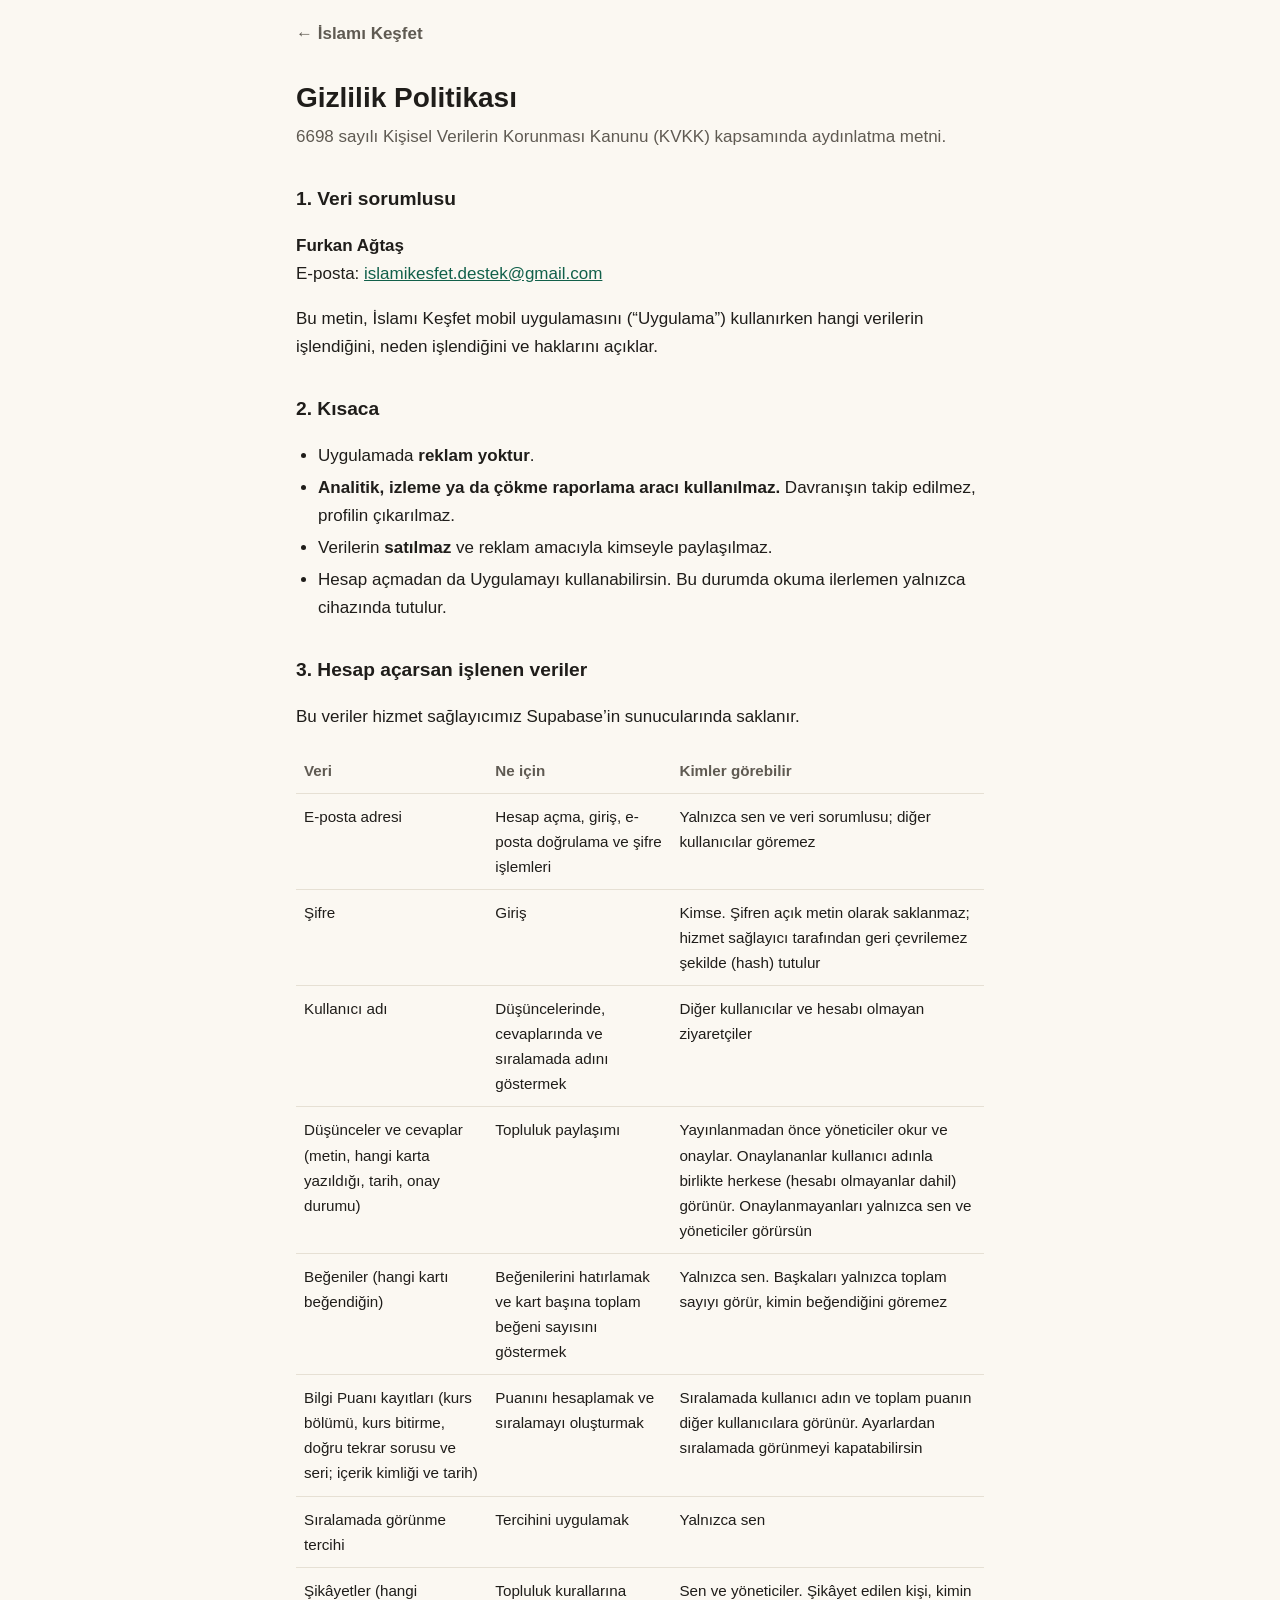
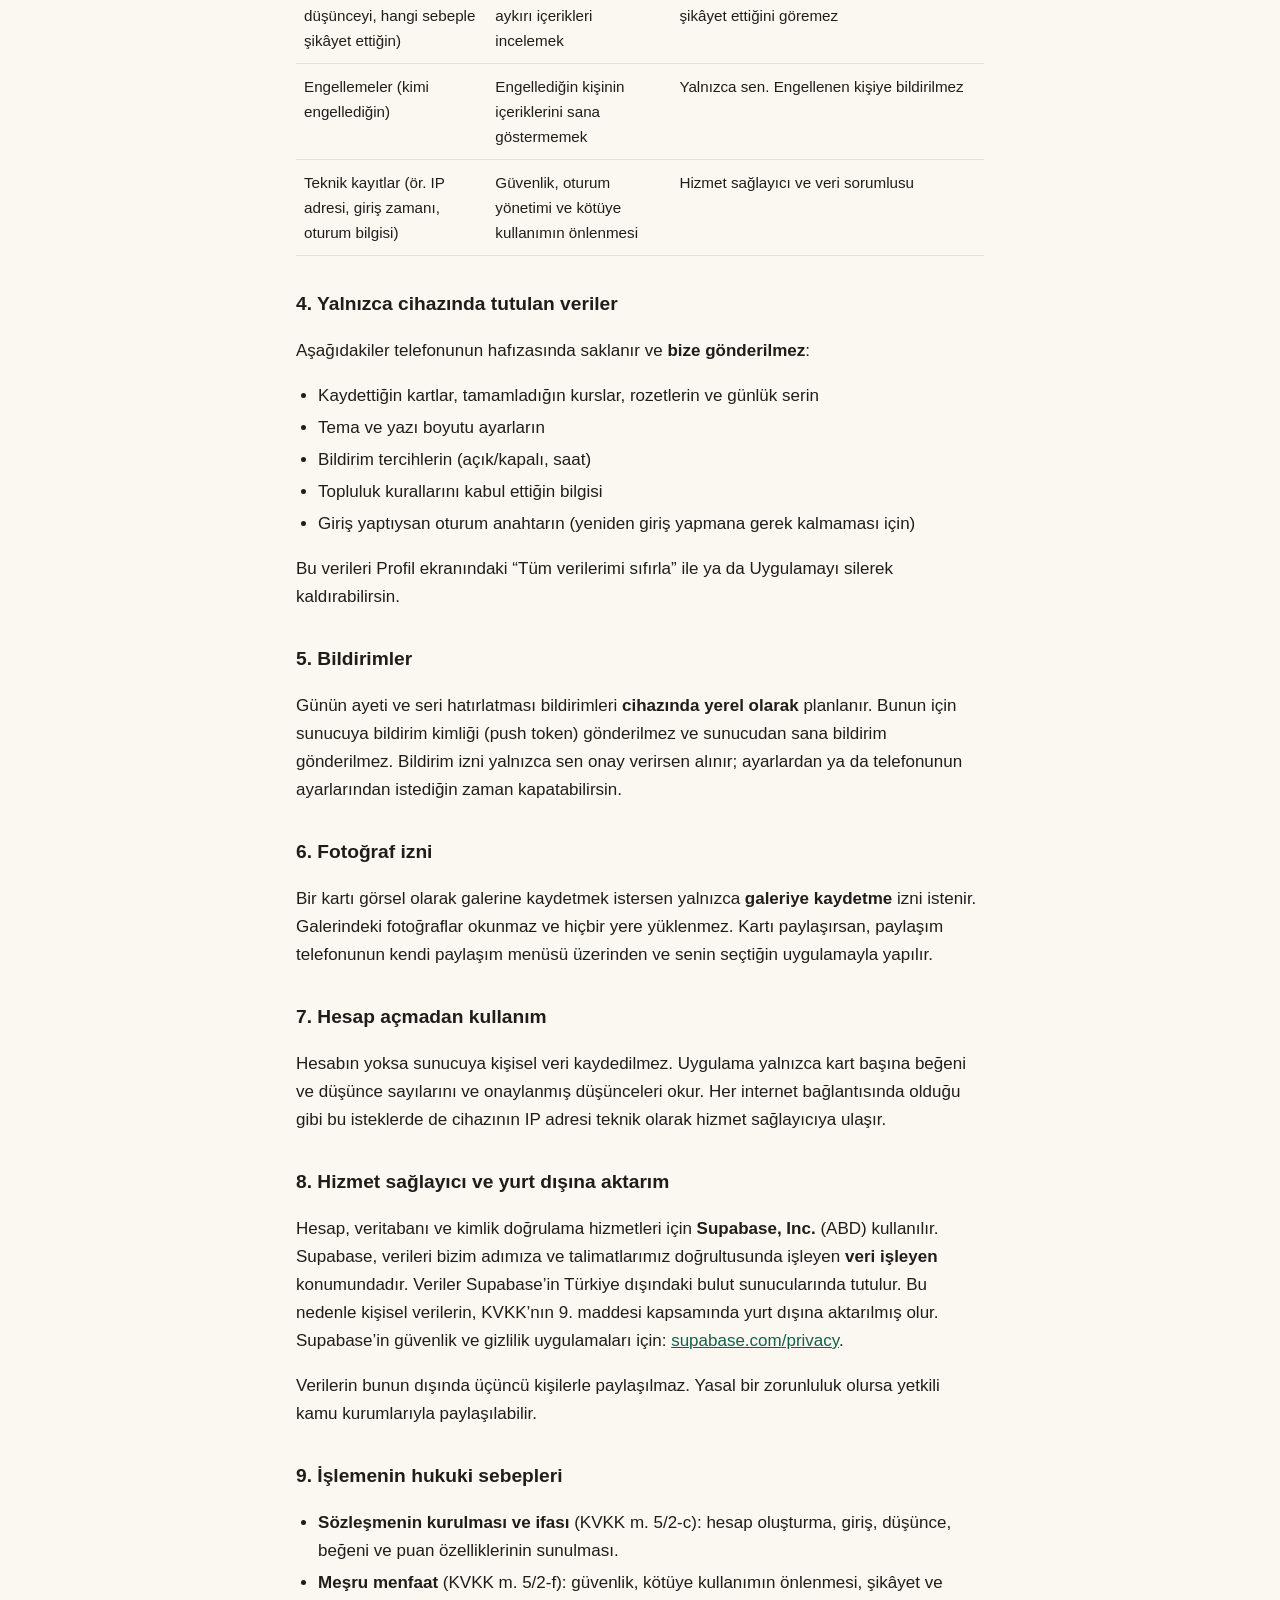
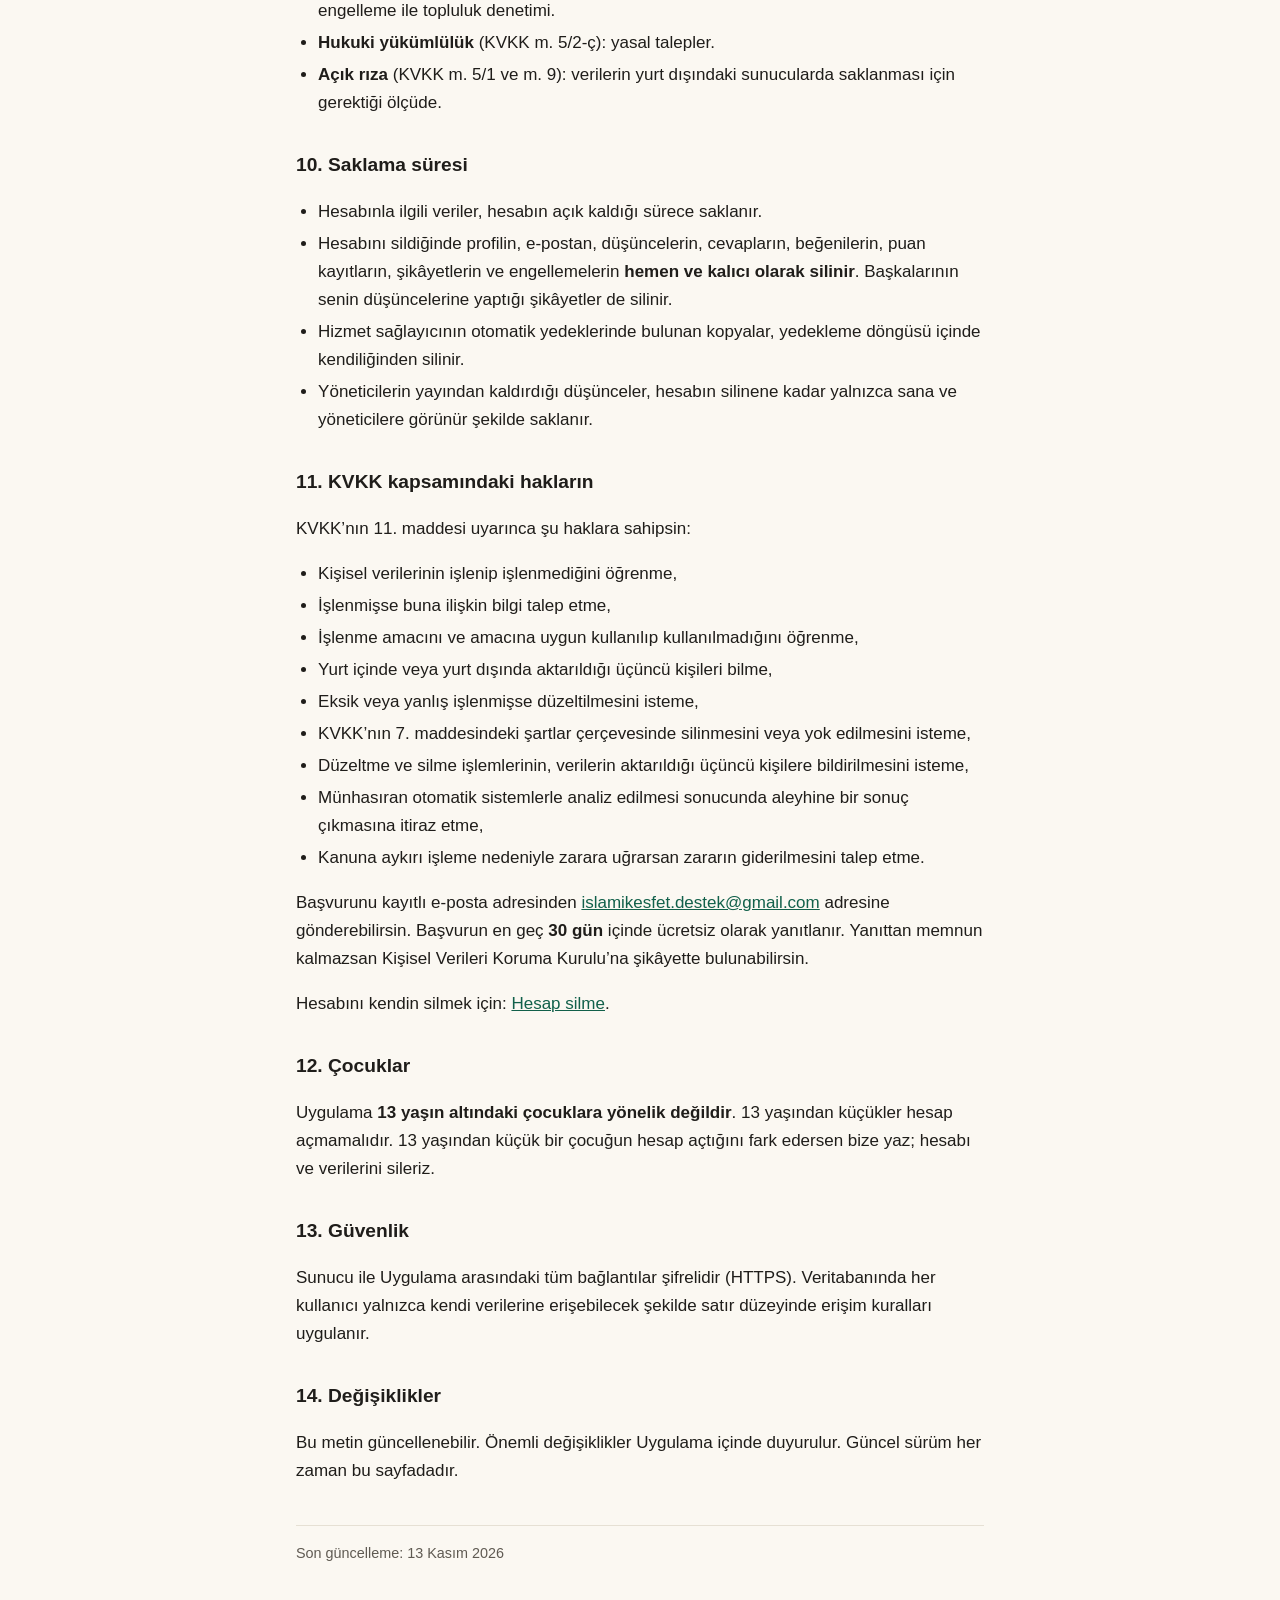
==== gizlilik.html @ 3abf2167 "Gizlilik politikası, kullanım şartları ve hesap silme sayfaları Co-Authored-By: Claude Opus 5.5 <nor" ====
<!doctype html>
<html lang="tr">
<head>
  <meta charset="utf-8">
  <meta name="viewport" content="width=device-width, initial-scale=1">
  <title>Gizlilik Politikası</title>
  <meta name="description" content="İslamı Keşfet uygulamasının kişisel verileri nasıl işlediğine dair KVKK kapsamındaki aydınlatma metni.">
  <link rel="stylesheet" href="style.css">
</head>
<body>
  <header class="site"><a href="index.html">← İslamı Keşfet</a></header>
  <main>
    <h1>Gizlilik Politikası</h1>
    <p class="lead">6698 sayılı Kişisel Verilerin Korunması Kanunu (KVKK) kapsamında aydınlatma metni.</p>

    <h2>1. Veri sorumlusu</h2>
    <p><strong>Furkan Ağtaş</strong><br>
    E-posta: <a href="mailto:islamikesfet.destek@gmail.com">islamikesfet.destek@gmail.com</a></p>
    <p>Bu metin, İslamı Keşfet mobil uygulamasını (“Uygulama”) kullanırken hangi verilerin işlendiğini, neden işlendiğini ve haklarını açıklar.</p>

    <h2>2. Kısaca</h2>
    <ul>
      <li>Uygulamada <strong>reklam yoktur</strong>.</li>
      <li><strong>Analitik, izleme ya da çökme raporlama aracı kullanılmaz.</strong> Davranışın takip edilmez, profilin çıkarılmaz.</li>
      <li>Verilerin <strong>satılmaz</strong> ve reklam amacıyla kimseyle paylaşılmaz.</li>
      <li>Hesap açmadan da Uygulamayı kullanabilirsin. Bu durumda okuma ilerlemen yalnızca cihazında tutulur.</li>
    </ul>

    <h2>3. Hesap açarsan işlenen veriler</h2>
    <p>Bu veriler hizmet sağlayıcımız Supabase’in sunucularında saklanır.</p>
    <div class="table-wrap">
    <table>
      <thead><tr><th>Veri</th><th>Ne için</th><th>Kimler görebilir</th></tr></thead>
      <tbody>
        <tr><td>E-posta adresi</td><td>Hesap açma, giriş, e-posta doğrulama ve şifre işlemleri</td><td>Yalnızca sen ve veri sorumlusu; diğer kullanıcılar göremez</td></tr>
        <tr><td>Şifre</td><td>Giriş</td><td>Kimse. Şifren açık metin olarak saklanmaz; hizmet sağlayıcı tarafından geri çevrilemez şekilde (hash) tutulur</td></tr>
        <tr><td>Kullanıcı adı</td><td>Düşüncelerinde, cevaplarında ve sıralamada adını göstermek</td><td>Diğer kullanıcılar ve hesabı olmayan ziyaretçiler</td></tr>
        <tr><td>Düşünceler ve cevaplar (metin, hangi karta yazıldığı, tarih, onay durumu)</td><td>Topluluk paylaşımı</td><td>Yayınlanmadan önce yöneticiler okur ve onaylar. Onaylananlar kullanıcı adınla birlikte herkese (hesabı olmayanlar dahil) görünür. Onaylanmayanları yalnızca sen ve yöneticiler görürsün</td></tr>
        <tr><td>Beğeniler (hangi kartı beğendiğin)</td><td>Beğenilerini hatırlamak ve kart başına toplam beğeni sayısını göstermek</td><td>Yalnızca sen. Başkaları yalnızca toplam sayıyı görür, kimin beğendiğini göremez</td></tr>
        <tr><td>Bilgi Puanı kayıtları (kurs bölümü, kurs bitirme, doğru tekrar sorusu ve seri; içerik kimliği ve tarih)</td><td>Puanını hesaplamak ve sıralamayı oluşturmak</td><td>Sıralamada kullanıcı adın ve toplam puanın diğer kullanıcılara görünür. Ayarlardan sıralamada görünmeyi kapatabilirsin</td></tr>
        <tr><td>Sıralamada görünme tercihi</td><td>Tercihini uygulamak</td><td>Yalnızca sen</td></tr>
        <tr><td>Şikâyetler (hangi düşünceyi, hangi sebeple şikâyet ettiğin)</td><td>Topluluk kurallarına aykırı içerikleri incelemek</td><td>Sen ve yöneticiler. Şikâyet edilen kişi, kimin şikâyet ettiğini göremez</td></tr>
        <tr><td>Engellemeler (kimi engellediğin)</td><td>Engellediğin kişinin içeriklerini sana göstermemek</td><td>Yalnızca sen. Engellenen kişiye bildirilmez</td></tr>
        <tr><td>Teknik kayıtlar (ör. IP adresi, giriş zamanı, oturum bilgisi)</td><td>Güvenlik, oturum yönetimi ve kötüye kullanımın önlenmesi</td><td>Hizmet sağlayıcı ve veri sorumlusu</td></tr>
      </tbody>
    </table>
    </div>

    <h2>4. Yalnızca cihazında tutulan veriler</h2>
    <p>Aşağıdakiler telefonunun hafızasında saklanır ve <strong>bize gönderilmez</strong>:</p>
    <ul>
      <li>Kaydettiğin kartlar, tamamladığın kurslar, rozetlerin ve günlük serin</li>
      <li>Tema ve yazı boyutu ayarların</li>
      <li>Bildirim tercihlerin (açık/kapalı, saat)</li>
      <li>Topluluk kurallarını kabul ettiğin bilgisi</li>
      <li>Giriş yaptıysan oturum anahtarın (yeniden giriş yapmana gerek kalmaması için)</li>
    </ul>
    <p>Bu verileri Profil ekranındaki “Tüm verilerimi sıfırla” ile ya da Uygulamayı silerek kaldırabilirsin.</p>

    <h2>5. Bildirimler</h2>
    <p>Günün ayeti ve seri hatırlatması bildirimleri <strong>cihazında yerel olarak</strong> planlanır. Bunun için sunucuya bildirim kimliği (push token) gönderilmez ve sunucudan sana bildirim gönderilmez. Bildirim izni yalnızca sen onay verirsen alınır; ayarlardan ya da telefonunun ayarlarından istediğin zaman kapatabilirsin.</p>

    <h2>6. Fotoğraf izni</h2>
    <p>Bir kartı görsel olarak galerine kaydetmek istersen yalnızca <strong>galeriye kaydetme</strong> izni istenir. Galerindeki fotoğraflar okunmaz ve hiçbir yere yüklenmez. Kartı paylaşırsan, paylaşım telefonunun kendi paylaşım menüsü üzerinden ve senin seçtiğin uygulamayla yapılır.</p>

    <h2>7. Hesap açmadan kullanım</h2>
    <p>Hesabın yoksa sunucuya kişisel veri kaydedilmez. Uygulama yalnızca kart başına beğeni ve düşünce sayılarını ve onaylanmış düşünceleri okur. Her internet bağlantısında olduğu gibi bu isteklerde de cihazının IP adresi teknik olarak hizmet sağlayıcıya ulaşır.</p>

    <h2>8. Hizmet sağlayıcı ve yurt dışına aktarım</h2>
    <p>Hesap, veritabanı ve kimlik doğrulama hizmetleri için <strong>Supabase, Inc.</strong> (ABD) kullanılır. Supabase, verileri bizim adımıza ve talimatlarımız doğrultusunda işleyen <strong>veri işleyen</strong> konumundadır. Veriler Supabase’in Türkiye dışındaki bulut sunucularında tutulur. Bu nedenle kişisel verilerin, KVKK’nın 9. maddesi kapsamında yurt dışına aktarılmış olur. Supabase’in güvenlik ve gizlilik uygulamaları için: <a href="https://supabase.com/privacy" rel="noopener">supabase.com/privacy</a>.</p>
    <p>Verilerin bunun dışında üçüncü kişilerle paylaşılmaz. Yasal bir zorunluluk olursa yetkili kamu kurumlarıyla paylaşılabilir.</p>

    <h2>9. İşlemenin hukuki sebepleri</h2>
    <ul>
      <li><strong>Sözleşmenin kurulması ve ifası</strong> (KVKK m. 5/2-c): hesap oluşturma, giriş, düşünce, beğeni ve puan özelliklerinin sunulması.</li>
      <li><strong>Meşru menfaat</strong> (KVKK m. 5/2-f): güvenlik, kötüye kullanımın önlenmesi, şikâyet ve engelleme ile topluluk denetimi.</li>
      <li><strong>Hukuki yükümlülük</strong> (KVKK m. 5/2-ç): yasal talepler.</li>
      <li><strong>Açık rıza</strong> (KVKK m. 5/1 ve m. 9): verilerin yurt dışındaki sunucularda saklanması için gerektiği ölçüde.</li>
    </ul>

    <h2>10. Saklama süresi</h2>
    <ul>
      <li>Hesabınla ilgili veriler, hesabın açık kaldığı sürece saklanır.</li>
      <li>Hesabını sildiğinde profilin, e-postan, düşüncelerin, cevapların, beğenilerin, puan kayıtların, şikâyetlerin ve engellemelerin <strong>hemen ve kalıcı olarak silinir</strong>. Başkalarının senin düşüncelerine yaptığı şikâyetler de silinir.</li>
      <li>Hizmet sağlayıcının otomatik yedeklerinde bulunan kopyalar, yedekleme döngüsü içinde kendiliğinden silinir.</li>
      <li>Yöneticilerin yayından kaldırdığı düşünceler, hesabın silinene kadar yalnızca sana ve yöneticilere görünür şekilde saklanır.</li>
    </ul>

    <h2>11. KVKK kapsamındaki hakların</h2>
    <p>KVKK’nın 11. maddesi uyarınca şu haklara sahipsin:</p>
    <ul>
      <li>Kişisel verilerinin işlenip işlenmediğini öğrenme,</li>
      <li>İşlenmişse buna ilişkin bilgi talep etme,</li>
      <li>İşlenme amacını ve amacına uygun kullanılıp kullanılmadığını öğrenme,</li>
      <li>Yurt içinde veya yurt dışında aktarıldığı üçüncü kişileri bilme,</li>
      <li>Eksik veya yanlış işlenmişse düzeltilmesini isteme,</li>
      <li>KVKK’nın 7. maddesindeki şartlar çerçevesinde silinmesini veya yok edilmesini isteme,</li>
      <li>Düzeltme ve silme işlemlerinin, verilerin aktarıldığı üçüncü kişilere bildirilmesini isteme,</li>
      <li>Münhasıran otomatik sistemlerle analiz edilmesi sonucunda aleyhine bir sonuç çıkmasına itiraz etme,</li>
      <li>Kanuna aykırı işleme nedeniyle zarara uğrarsan zararın giderilmesini talep etme.</li>
    </ul>
    <p>Başvurunu kayıtlı e-posta adresinden <a href="mailto:islamikesfet.destek@gmail.com">islamikesfet.destek@gmail.com</a> adresine gönderebilirsin. Başvurun en geç <strong>30 gün</strong> içinde ücretsiz olarak yanıtlanır. Yanıttan memnun kalmazsan Kişisel Verileri Koruma Kurulu’na şikâyette bulunabilirsin.</p>
    <p>Hesabını kendin silmek için: <a href="hesap-silme.html">Hesap silme</a>.</p>

    <h2>12. Çocuklar</h2>
    <p>Uygulama <strong>13 yaşın altındaki çocuklara yönelik değildir</strong>. 13 yaşından küçükler hesap açmamalıdır. 13 yaşından küçük bir çocuğun hesap açtığını fark edersen bize yaz; hesabı ve verilerini sileriz.</p>

    <h2>13. Güvenlik</h2>
    <p>Sunucu ile Uygulama arasındaki tüm bağlantılar şifrelidir (HTTPS). Veritabanında her kullanıcı yalnızca kendi verilerine erişebilecek şekilde satır düzeyinde erişim kuralları uygulanır.</p>

    <h2>14. Değişiklikler</h2>
    <p>Bu metin güncellenebilir. Önemli değişiklikler Uygulama içinde duyurulur. Güncel sürüm her zaman bu sayfadadır.</p>

    <footer>Son güncelleme: 13 Kasım 2026</footer>
  </main>
</body>
</html>
---- style.css ----
:root {
  --bg: #fbf8f2; --surface: #ffffff; --text: #1f1d1a; --muted: #5f5a52;
  --accent: #11604a; --border: #e6e0d4;
  color-scheme: light dark;
}
@media (prefers-color-scheme: dark) {
  :root { --bg: #121412; --surface: #1b1e1c; --text: #ecebe6; --muted: #a8a59c; --accent: #6fd3ae; --border: #2c302d; }
}
* { box-sizing: border-box; }
html { -webkit-text-size-adjust: 100%; }
body {
  margin: 0; background: var(--bg); color: var(--text);
  font: 17px/1.65 -apple-system, BlinkMacSystemFont, "Segoe UI", Roboto, "Helvetica Neue", Arial, sans-serif;
}
main { max-width: 720px; margin: 0 auto; padding: 32px 16px 48px; }
header.site { max-width: 720px; margin: 0 auto; padding: 20px 16px 0; }
header.site a { color: var(--muted); text-decoration: none; font-weight: 600; }
h1 { font-size: 1.75rem; line-height: 1.25; margin: 0 0 8px; }
h2 { font-size: 1.2rem; margin: 32px 0 8px; }
h3 { font-size: 1.05rem; margin: 20px 0 4px; }
p, li { color: var(--text); }
.lead { color: var(--muted); margin-top: 0; }
a { color: var(--accent); }
ul, ol { padding-left: 1.3em; }
li { margin: 4px 0; }
.card { background: var(--surface); border: 1px solid var(--border); border-radius: 14px; padding: 4px 18px; margin: 16px 0; }
.links { list-style: none; padding: 0; }
.links li { margin: 0; }
.links a { display: block; padding: 14px 0; border-bottom: 1px solid var(--border); font-weight: 600; text-decoration: none; }
.links li:last-child a { border-bottom: 0; }
table { width: 100%; border-collapse: collapse; font-size: 0.95rem; }
th, td { text-align: left; vertical-align: top; padding: 10px 8px; border-bottom: 1px solid var(--border); }
th { color: var(--muted); font-weight: 600; }
.table-wrap { overflow-x: auto; }
footer { margin-top: 40px; padding-top: 16px; border-top: 1px solid var(--border); color: var(--muted); font-size: 0.9rem; }
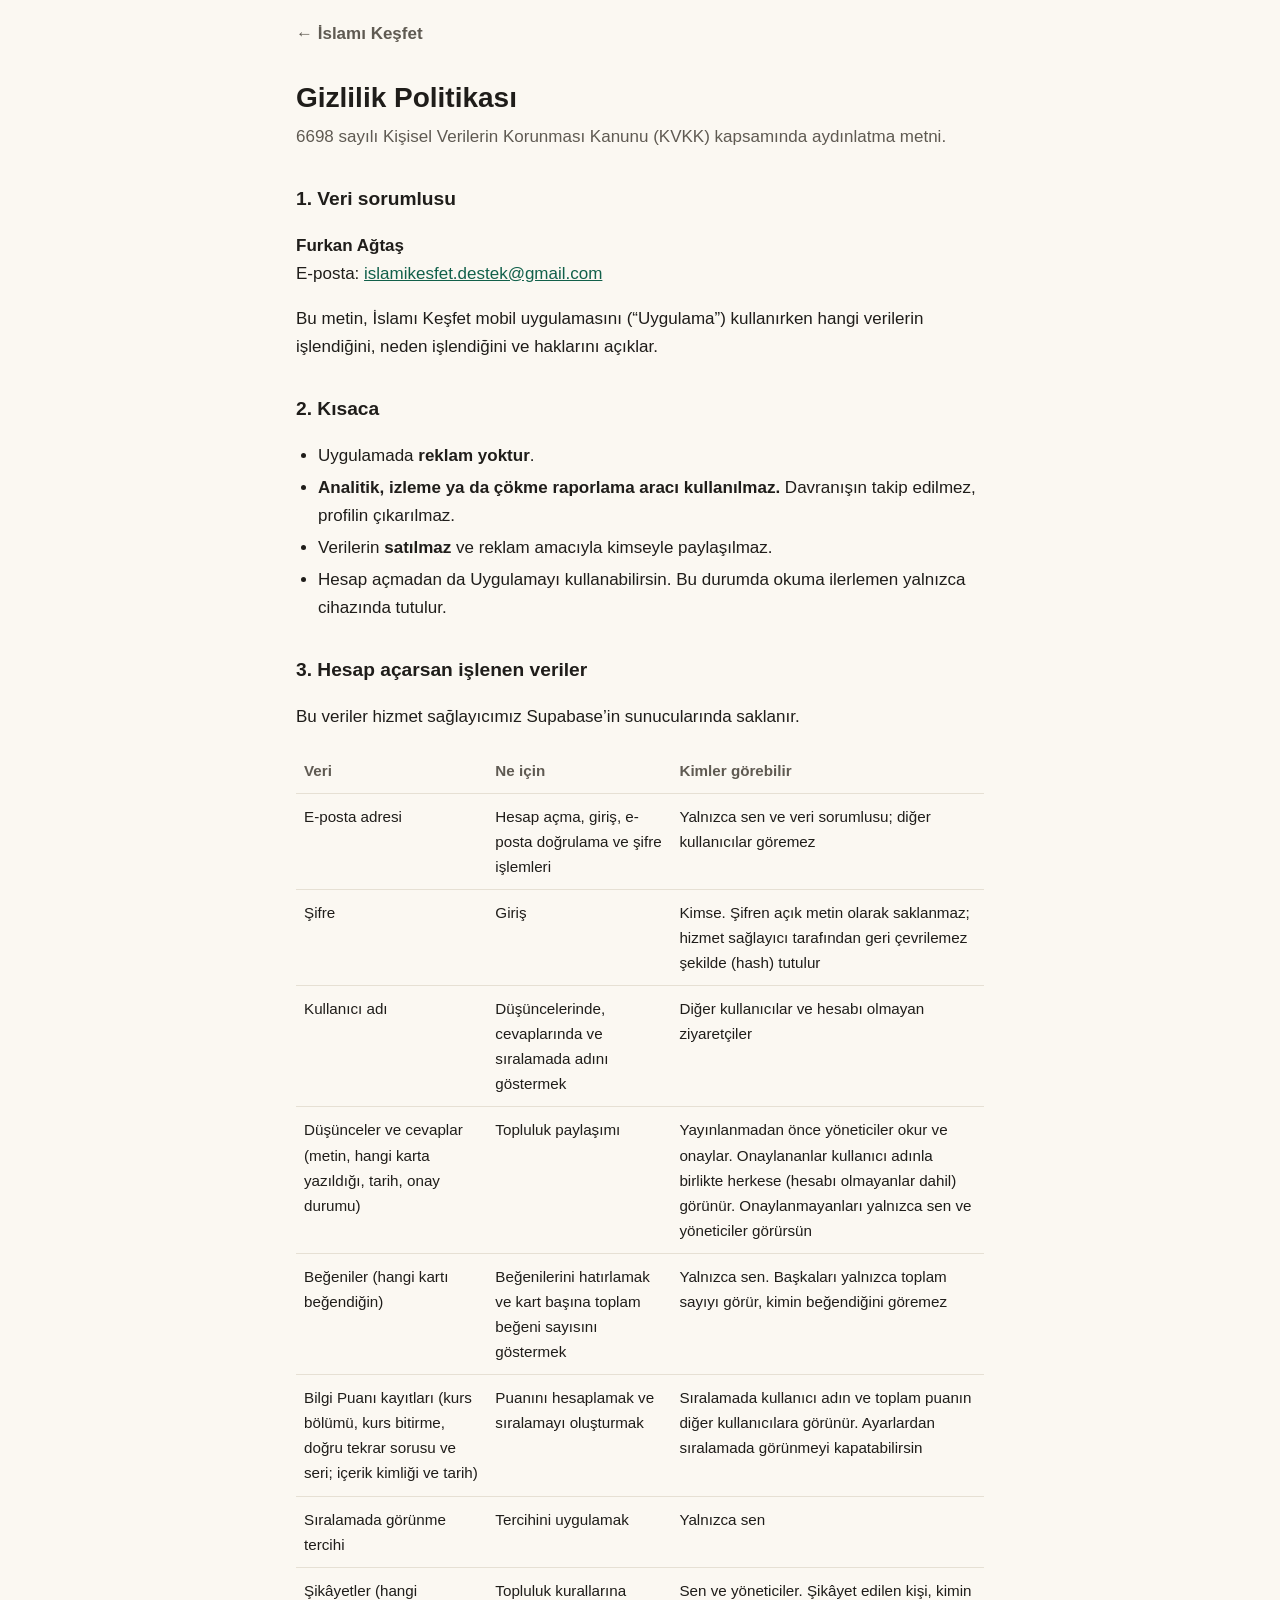
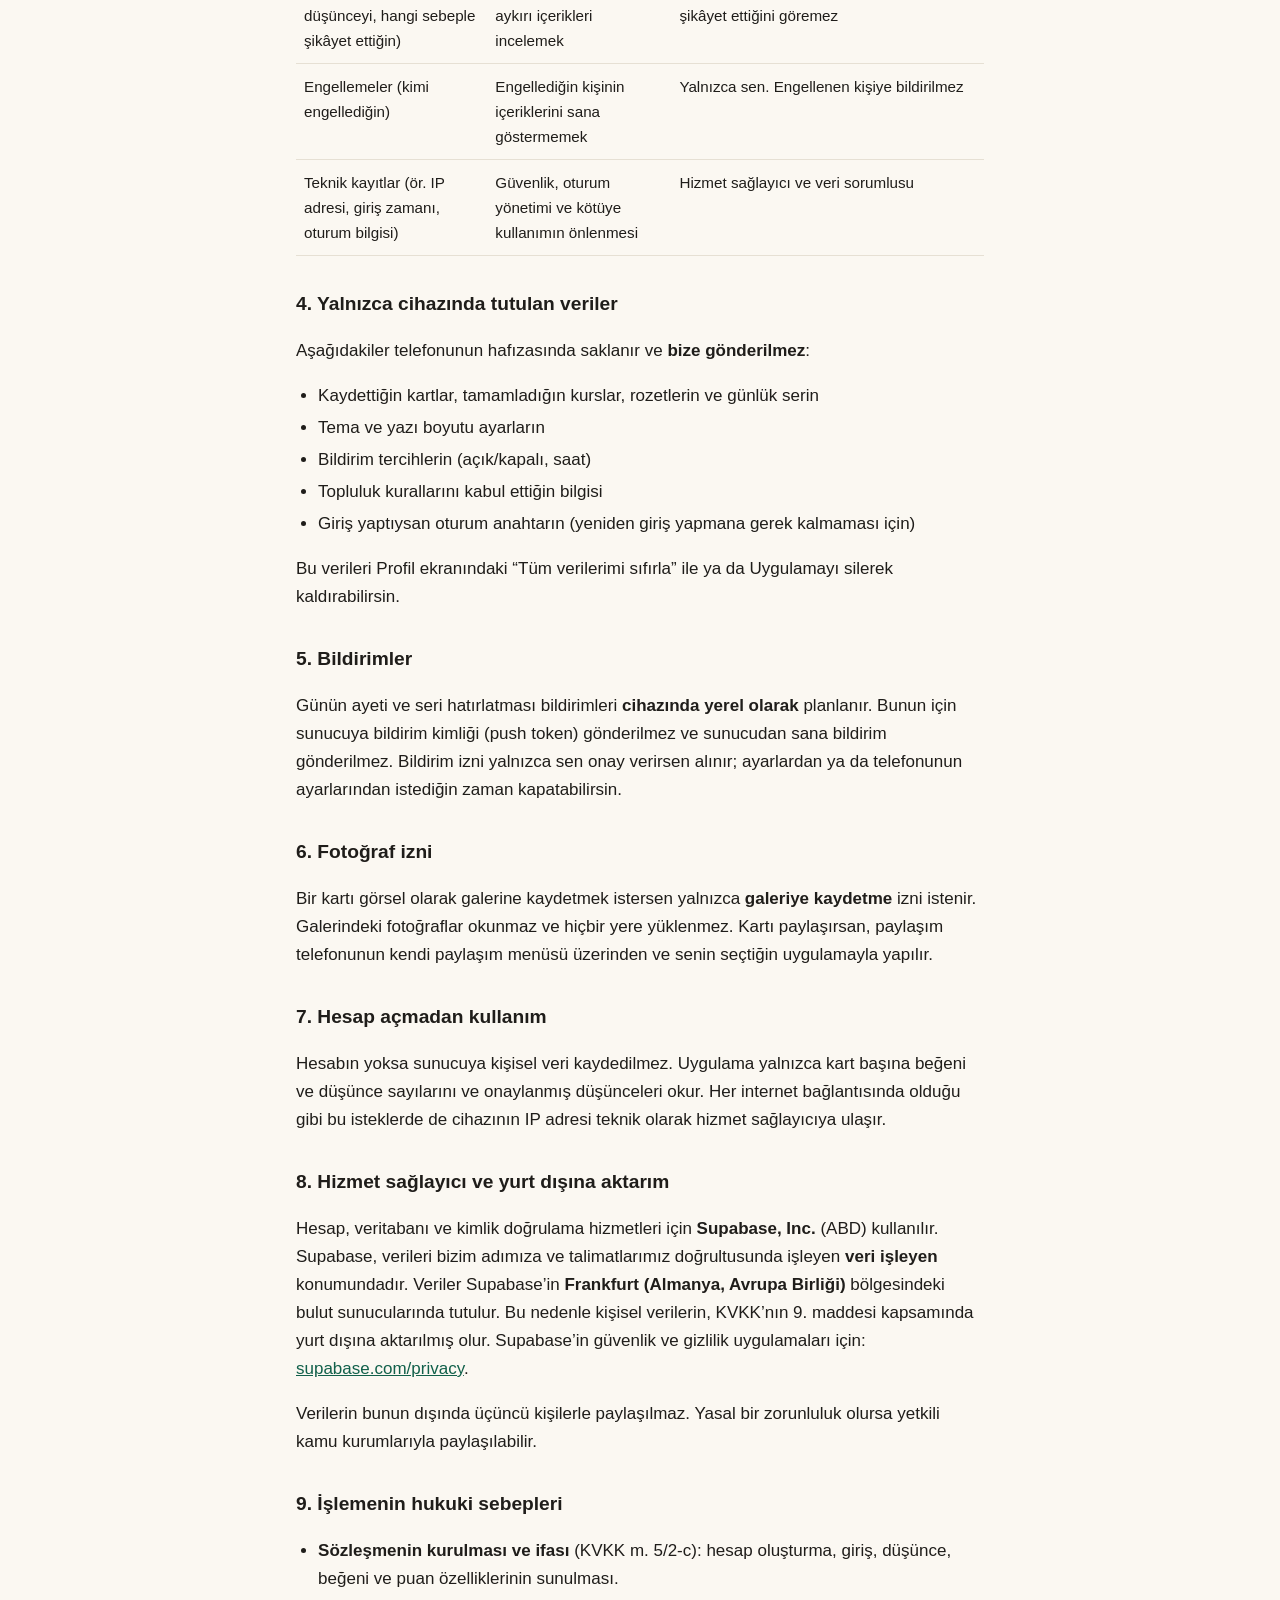
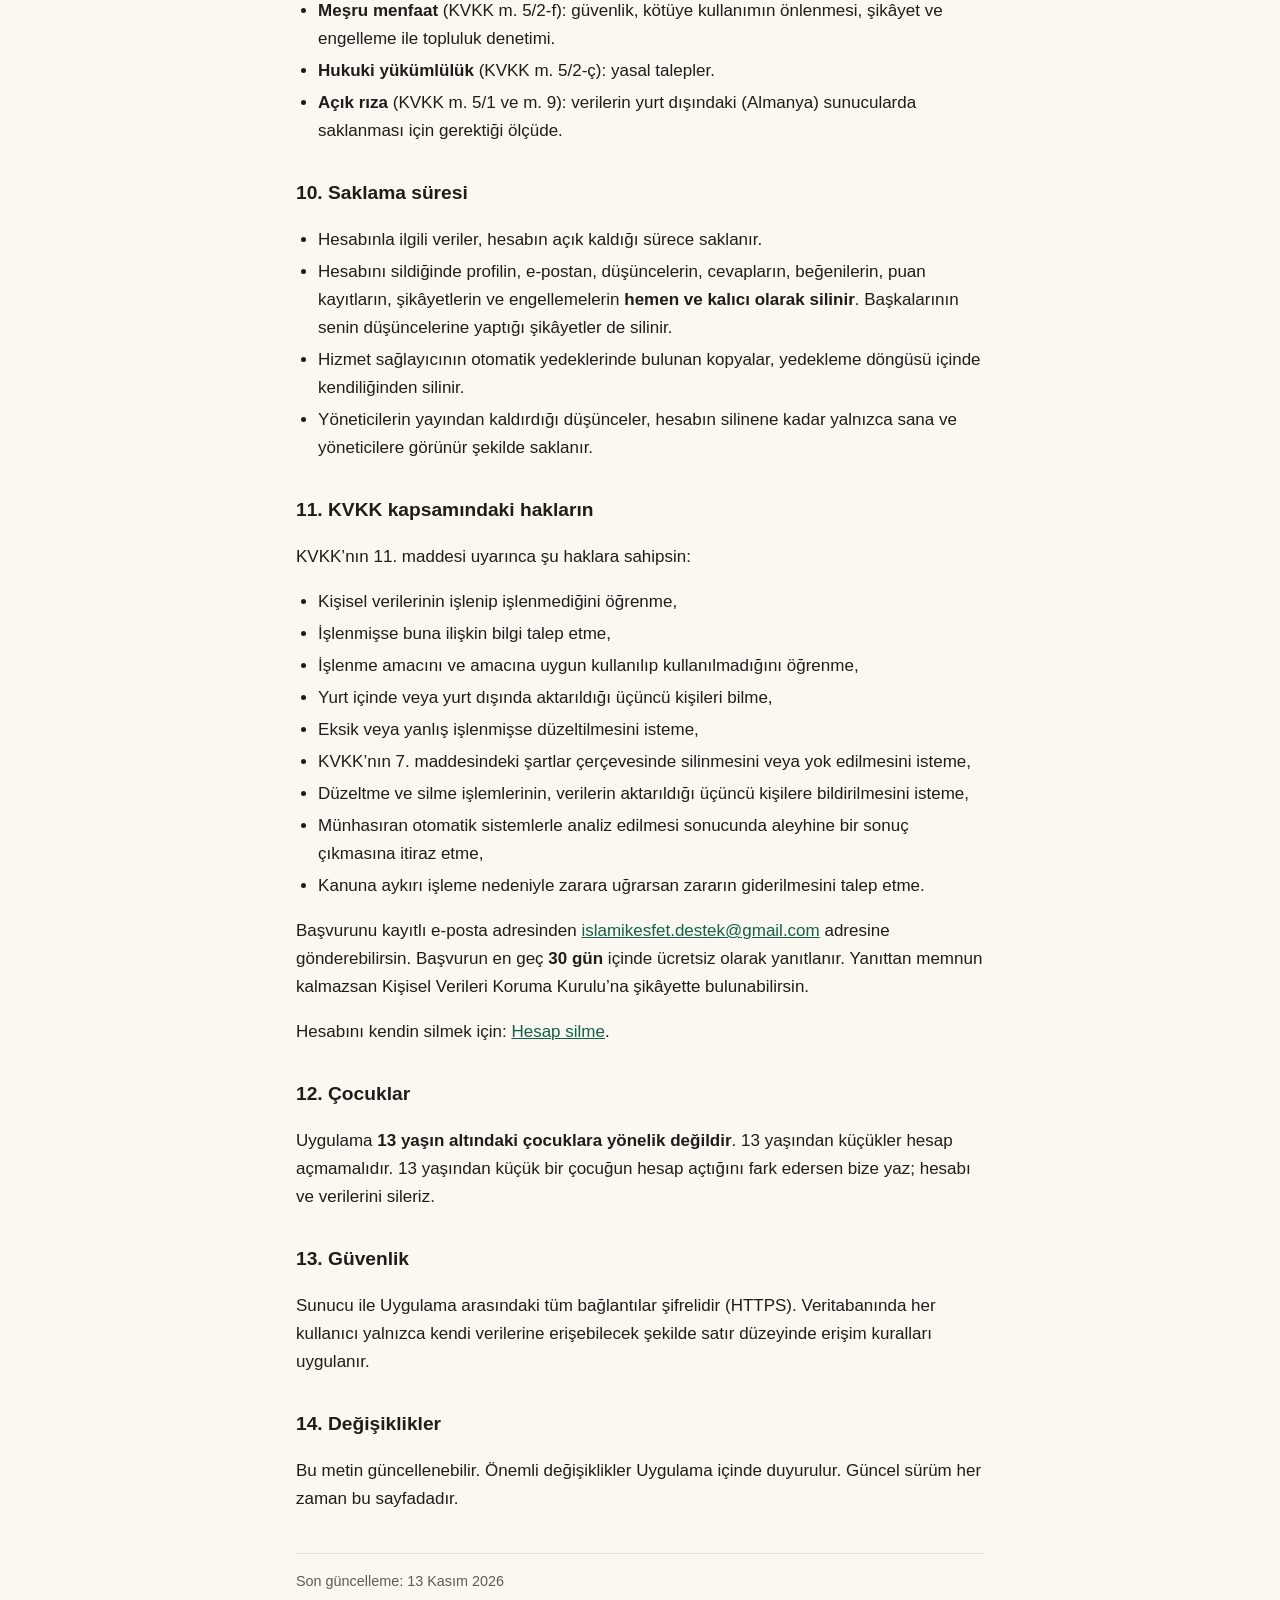
==== commit bd8c92c0: "Gizlilik politikasına veri bölgesini (Frankfurt) ekle Co-Authored-By: Claude Opus 5.5 <noreply@anthr" ====
--- a/gizlilik.html
+++ b/gizlilik.html
@@ -67,7 +67,7 @@
     <p>Hesabın yoksa sunucuya kişisel veri kaydedilmez. Uygulama yalnızca kart başına beğeni ve düşünce sayılarını ve onaylanmış düşünceleri okur. Her internet bağlantısında olduğu gibi bu isteklerde de cihazının IP adresi teknik olarak hizmet sağlayıcıya ulaşır.</p>
 
     <h2>8. Hizmet sağlayıcı ve yurt dışına aktarım</h2>
-    <p>Hesap, veritabanı ve kimlik doğrulama hizmetleri için <strong>Supabase, Inc.</strong> (ABD) kullanılır. Supabase, verileri bizim adımıza ve talimatlarımız doğrultusunda işleyen <strong>veri işleyen</strong> konumundadır. Veriler Supabase’in Türkiye dışındaki bulut sunucularında tutulur. Bu nedenle kişisel verilerin, KVKK’nın 9. maddesi kapsamında yurt dışına aktarılmış olur. Supabase’in güvenlik ve gizlilik uygulamaları için: <a href="https://supabase.com/privacy" rel="noopener">supabase.com/privacy</a>.</p>
+    <p>Hesap, veritabanı ve kimlik doğrulama hizmetleri için <strong>Supabase, Inc.</strong> (ABD) kullanılır. Supabase, verileri bizim adımıza ve talimatlarımız doğrultusunda işleyen <strong>veri işleyen</strong> konumundadır. Veriler Supabase’in <strong>Frankfurt (Almanya, Avrupa Birliği)</strong> bölgesindeki bulut sunucularında tutulur. Bu nedenle kişisel verilerin, KVKK’nın 9. maddesi kapsamında yurt dışına aktarılmış olur. Supabase’in güvenlik ve gizlilik uygulamaları için: <a href="https://supabase.com/privacy" rel="noopener">supabase.com/privacy</a>.</p>
     <p>Verilerin bunun dışında üçüncü kişilerle paylaşılmaz. Yasal bir zorunluluk olursa yetkili kamu kurumlarıyla paylaşılabilir.</p>
 
     <h2>9. İşlemenin hukuki sebepleri</h2>
@@ -75,7 +75,7 @@
       <li><strong>Sözleşmenin kurulması ve ifası</strong> (KVKK m. 5/2-c): hesap oluşturma, giriş, düşünce, beğeni ve puan özelliklerinin sunulması.</li>
       <li><strong>Meşru menfaat</strong> (KVKK m. 5/2-f): güvenlik, kötüye kullanımın önlenmesi, şikâyet ve engelleme ile topluluk denetimi.</li>
       <li><strong>Hukuki yükümlülük</strong> (KVKK m. 5/2-ç): yasal talepler.</li>
-      <li><strong>Açık rıza</strong> (KVKK m. 5/1 ve m. 9): verilerin yurt dışındaki sunucularda saklanması için gerektiği ölçüde.</li>
+      <li><strong>Açık rıza</strong> (KVKK m. 5/1 ve m. 9): verilerin yurt dışındaki (Almanya) sunucularda saklanması için gerektiği ölçüde.</li>
     </ul>
 
     <h2>10. Saklama süresi</h2>
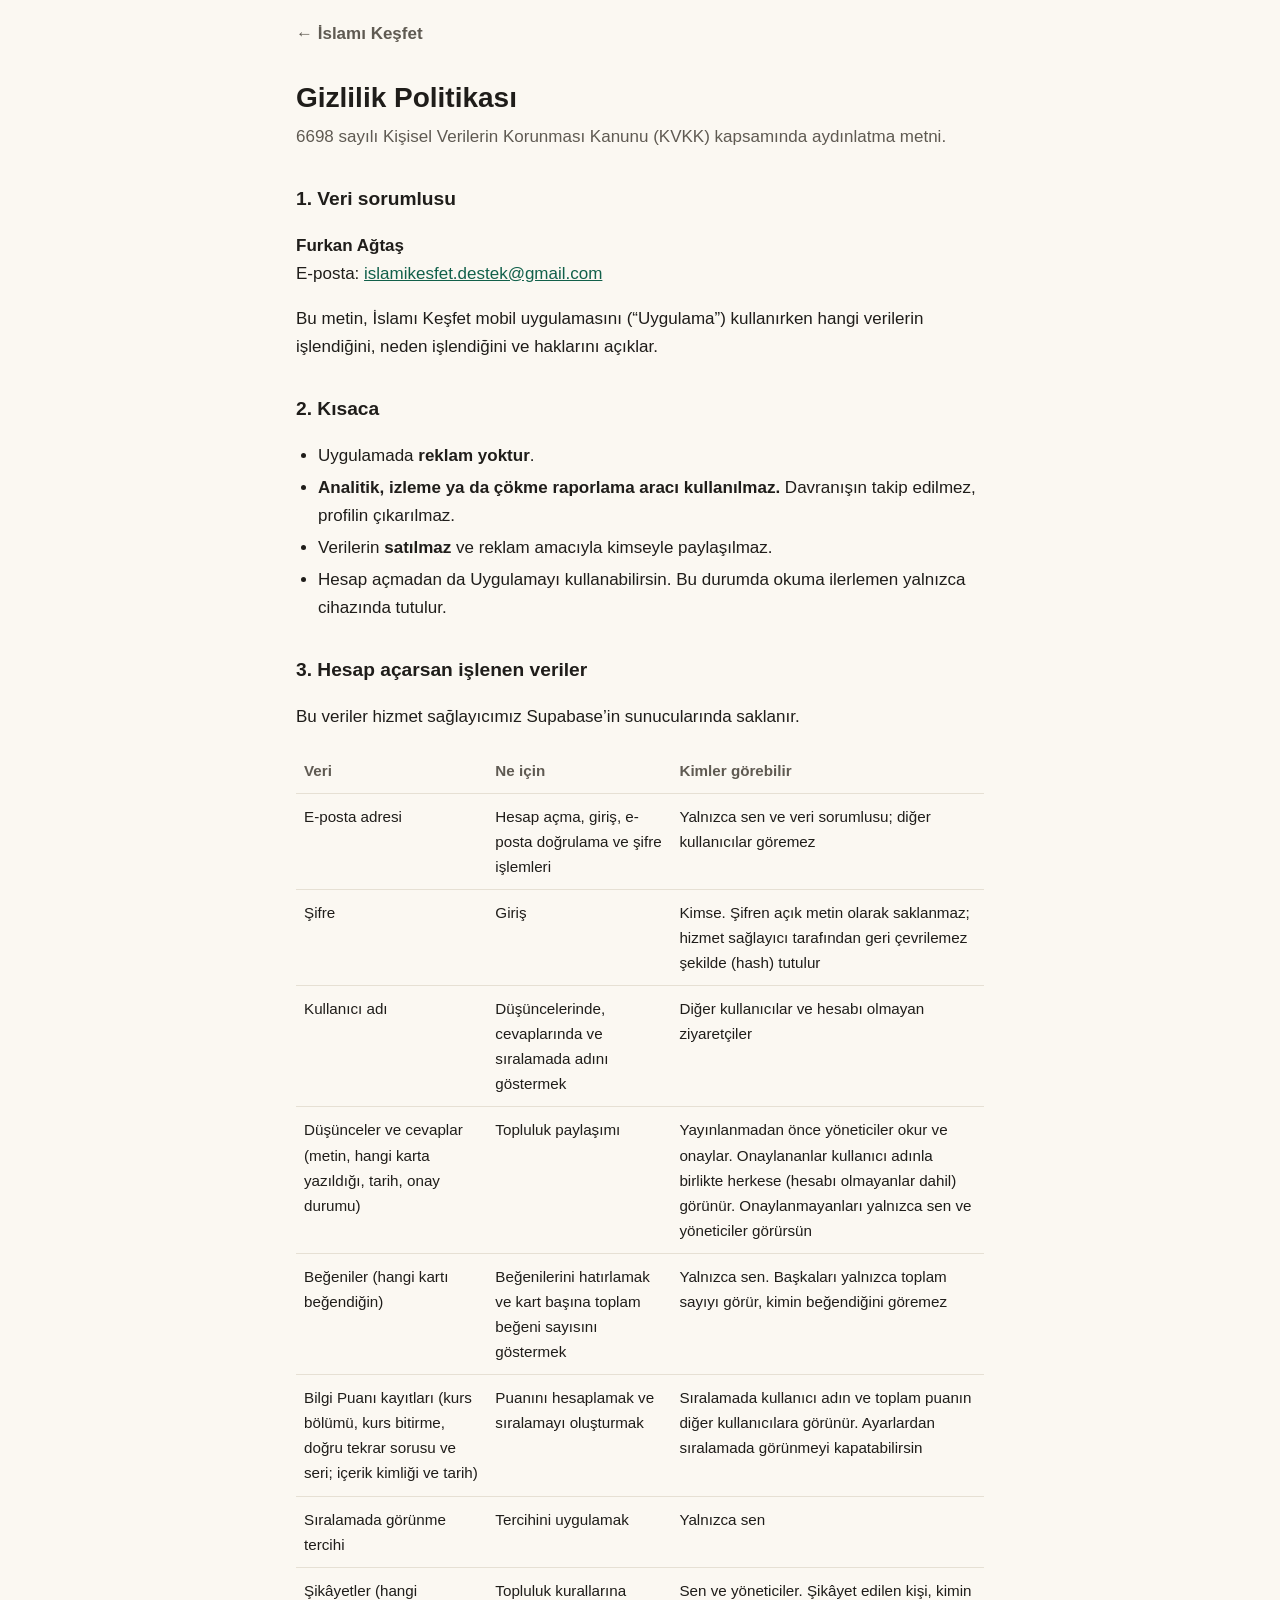
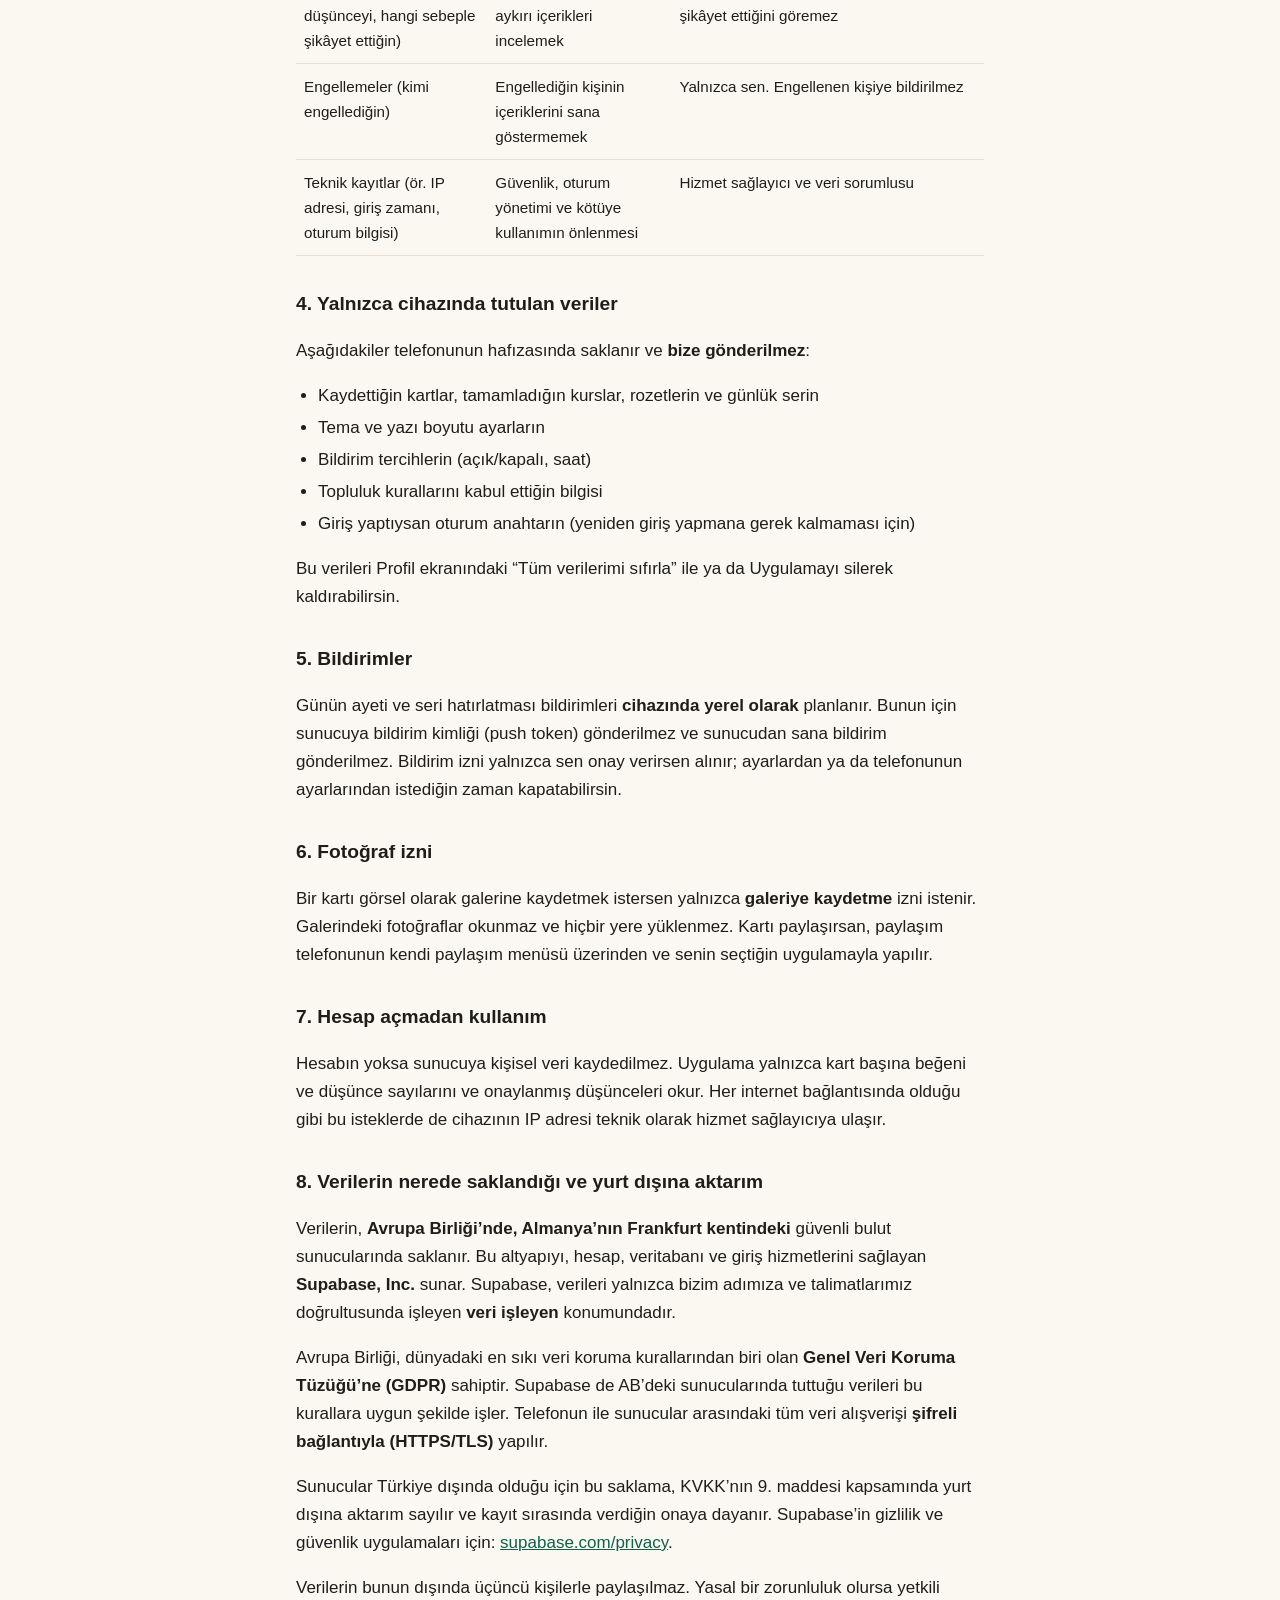
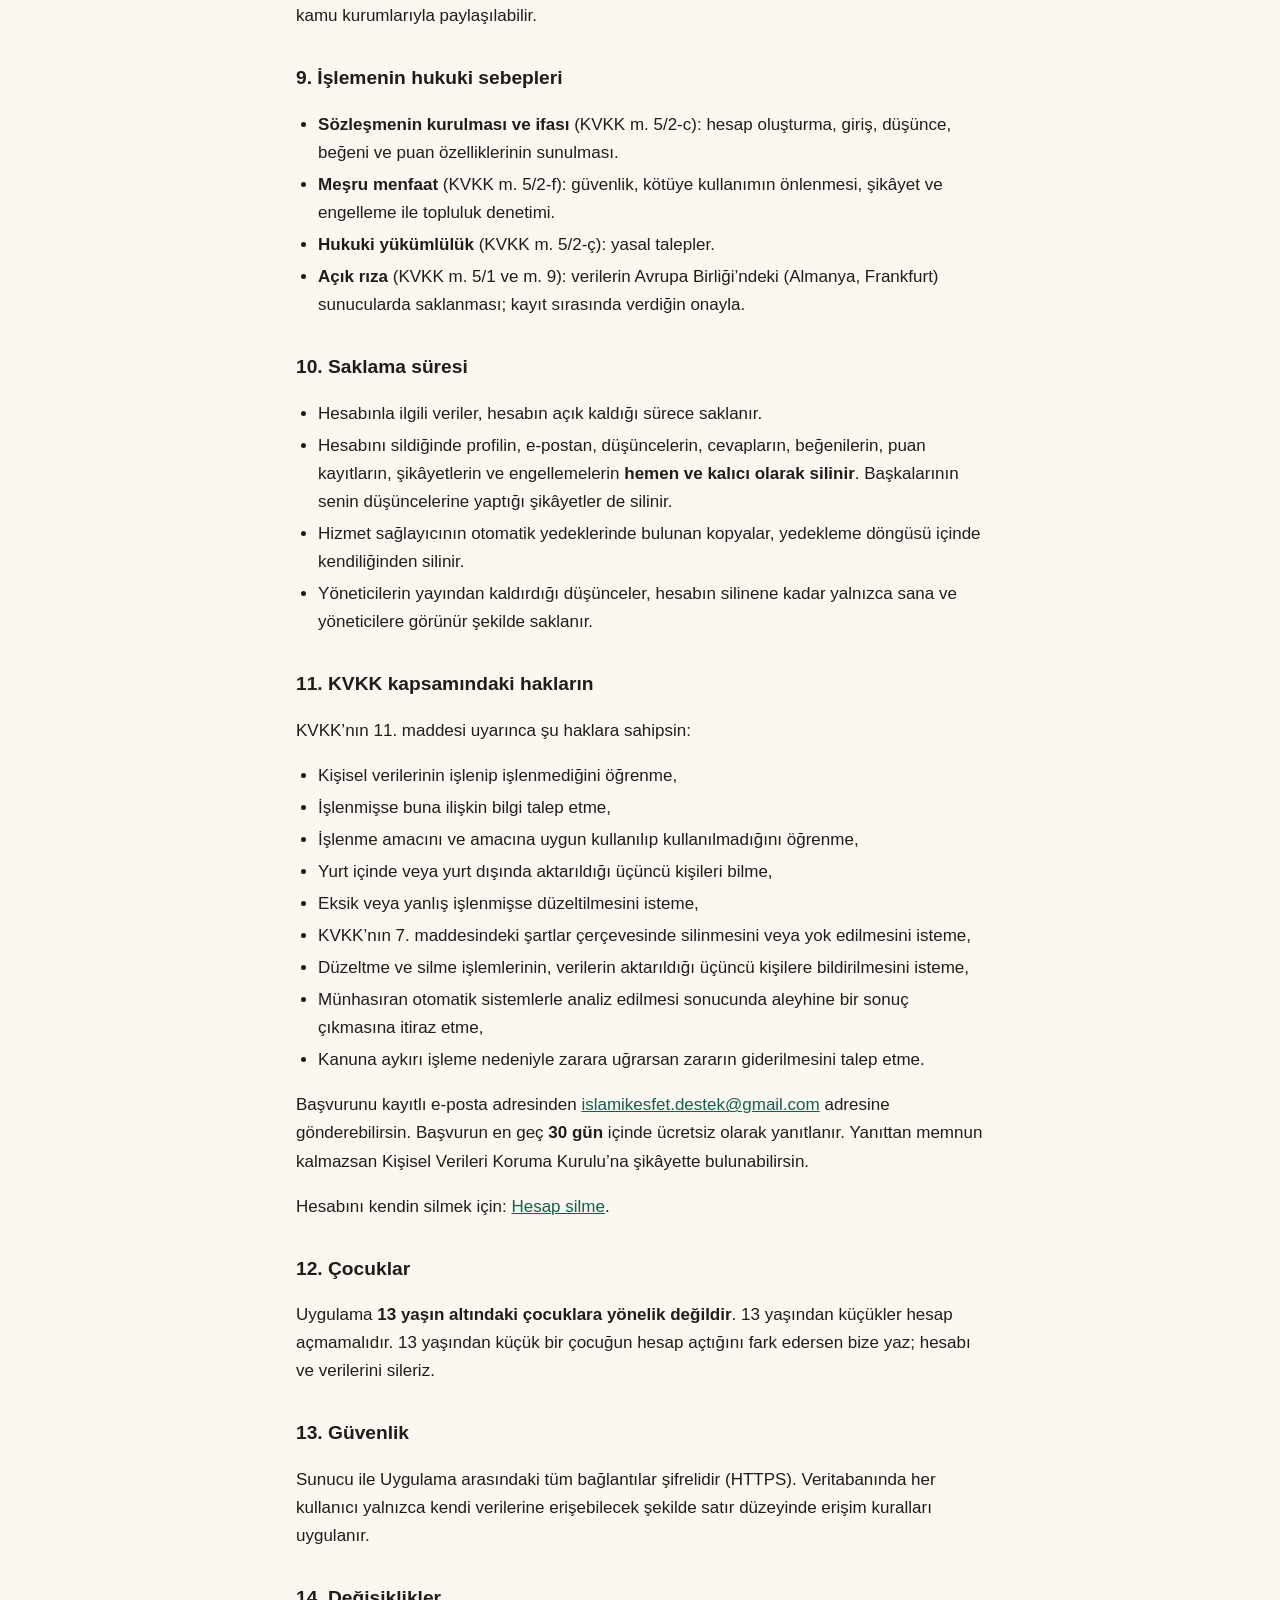
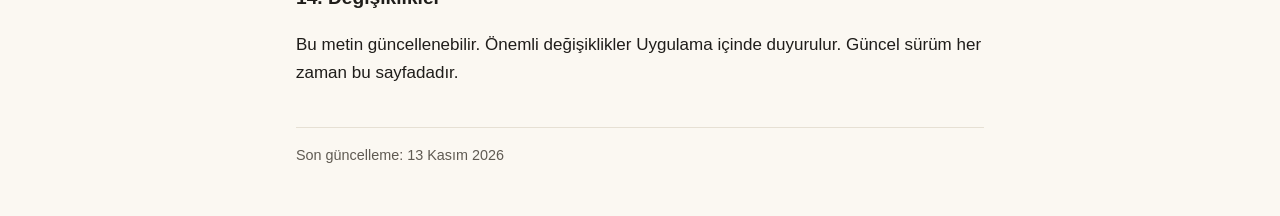
==== commit 9b5d3c83: "Yurt dışına aktarım bölümünü sadeleştir: AB/Frankfurt, GDPR, şifreli bağlantı Co-Authored-By: Claude" ====
--- a/gizlilik.html
+++ b/gizlilik.html
@@ -66,8 +66,10 @@
     <h2>7. Hesap açmadan kullanım</h2>
     <p>Hesabın yoksa sunucuya kişisel veri kaydedilmez. Uygulama yalnızca kart başına beğeni ve düşünce sayılarını ve onaylanmış düşünceleri okur. Her internet bağlantısında olduğu gibi bu isteklerde de cihazının IP adresi teknik olarak hizmet sağlayıcıya ulaşır.</p>
 
-    <h2>8. Hizmet sağlayıcı ve yurt dışına aktarım</h2>
-    <p>Hesap, veritabanı ve kimlik doğrulama hizmetleri için <strong>Supabase, Inc.</strong> (ABD) kullanılır. Supabase, verileri bizim adımıza ve talimatlarımız doğrultusunda işleyen <strong>veri işleyen</strong> konumundadır. Veriler Supabase’in <strong>Frankfurt (Almanya, Avrupa Birliği)</strong> bölgesindeki bulut sunucularında tutulur. Bu nedenle kişisel verilerin, KVKK’nın 9. maddesi kapsamında yurt dışına aktarılmış olur. Supabase’in güvenlik ve gizlilik uygulamaları için: <a href="https://supabase.com/privacy" rel="noopener">supabase.com/privacy</a>.</p>
+    <h2>8. Verilerin nerede saklandığı ve yurt dışına aktarım</h2>
+    <p>Verilerin, <strong>Avrupa Birliği’nde, Almanya’nın Frankfurt kentindeki</strong> güvenli bulut sunucularında saklanır. Bu altyapıyı, hesap, veritabanı ve giriş hizmetlerini sağlayan <strong>Supabase, Inc.</strong> sunar. Supabase, verileri yalnızca bizim adımıza ve talimatlarımız doğrultusunda işleyen <strong>veri işleyen</strong> konumundadır.</p>
+    <p>Avrupa Birliği, dünyadaki en sıkı veri koruma kurallarından biri olan <strong>Genel Veri Koruma Tüzüğü’ne (GDPR)</strong> sahiptir. Supabase de AB’deki sunucularında tuttuğu verileri bu kurallara uygun şekilde işler. Telefonun ile sunucular arasındaki tüm veri alışverişi <strong>şifreli bağlantıyla (HTTPS/TLS)</strong> yapılır.</p>
+    <p>Sunucular Türkiye dışında olduğu için bu saklama, KVKK’nın 9. maddesi kapsamında yurt dışına aktarım sayılır ve kayıt sırasında verdiğin onaya dayanır. Supabase’in gizlilik ve güvenlik uygulamaları için: <a href="https://supabase.com/privacy" rel="noopener">supabase.com/privacy</a>.</p>
     <p>Verilerin bunun dışında üçüncü kişilerle paylaşılmaz. Yasal bir zorunluluk olursa yetkili kamu kurumlarıyla paylaşılabilir.</p>
 
     <h2>9. İşlemenin hukuki sebepleri</h2>
@@ -75,7 +77,7 @@
       <li><strong>Sözleşmenin kurulması ve ifası</strong> (KVKK m. 5/2-c): hesap oluşturma, giriş, düşünce, beğeni ve puan özelliklerinin sunulması.</li>
       <li><strong>Meşru menfaat</strong> (KVKK m. 5/2-f): güvenlik, kötüye kullanımın önlenmesi, şikâyet ve engelleme ile topluluk denetimi.</li>
       <li><strong>Hukuki yükümlülük</strong> (KVKK m. 5/2-ç): yasal talepler.</li>
-      <li><strong>Açık rıza</strong> (KVKK m. 5/1 ve m. 9): verilerin yurt dışındaki (Almanya) sunucularda saklanması için gerektiği ölçüde.</li>
+      <li><strong>Açık rıza</strong> (KVKK m. 5/1 ve m. 9): verilerin Avrupa Birliği’ndeki (Almanya, Frankfurt) sunucularda saklanması; kayıt sırasında verdiğin onayla.</li>
     </ul>
 
     <h2>10. Saklama süresi</h2>
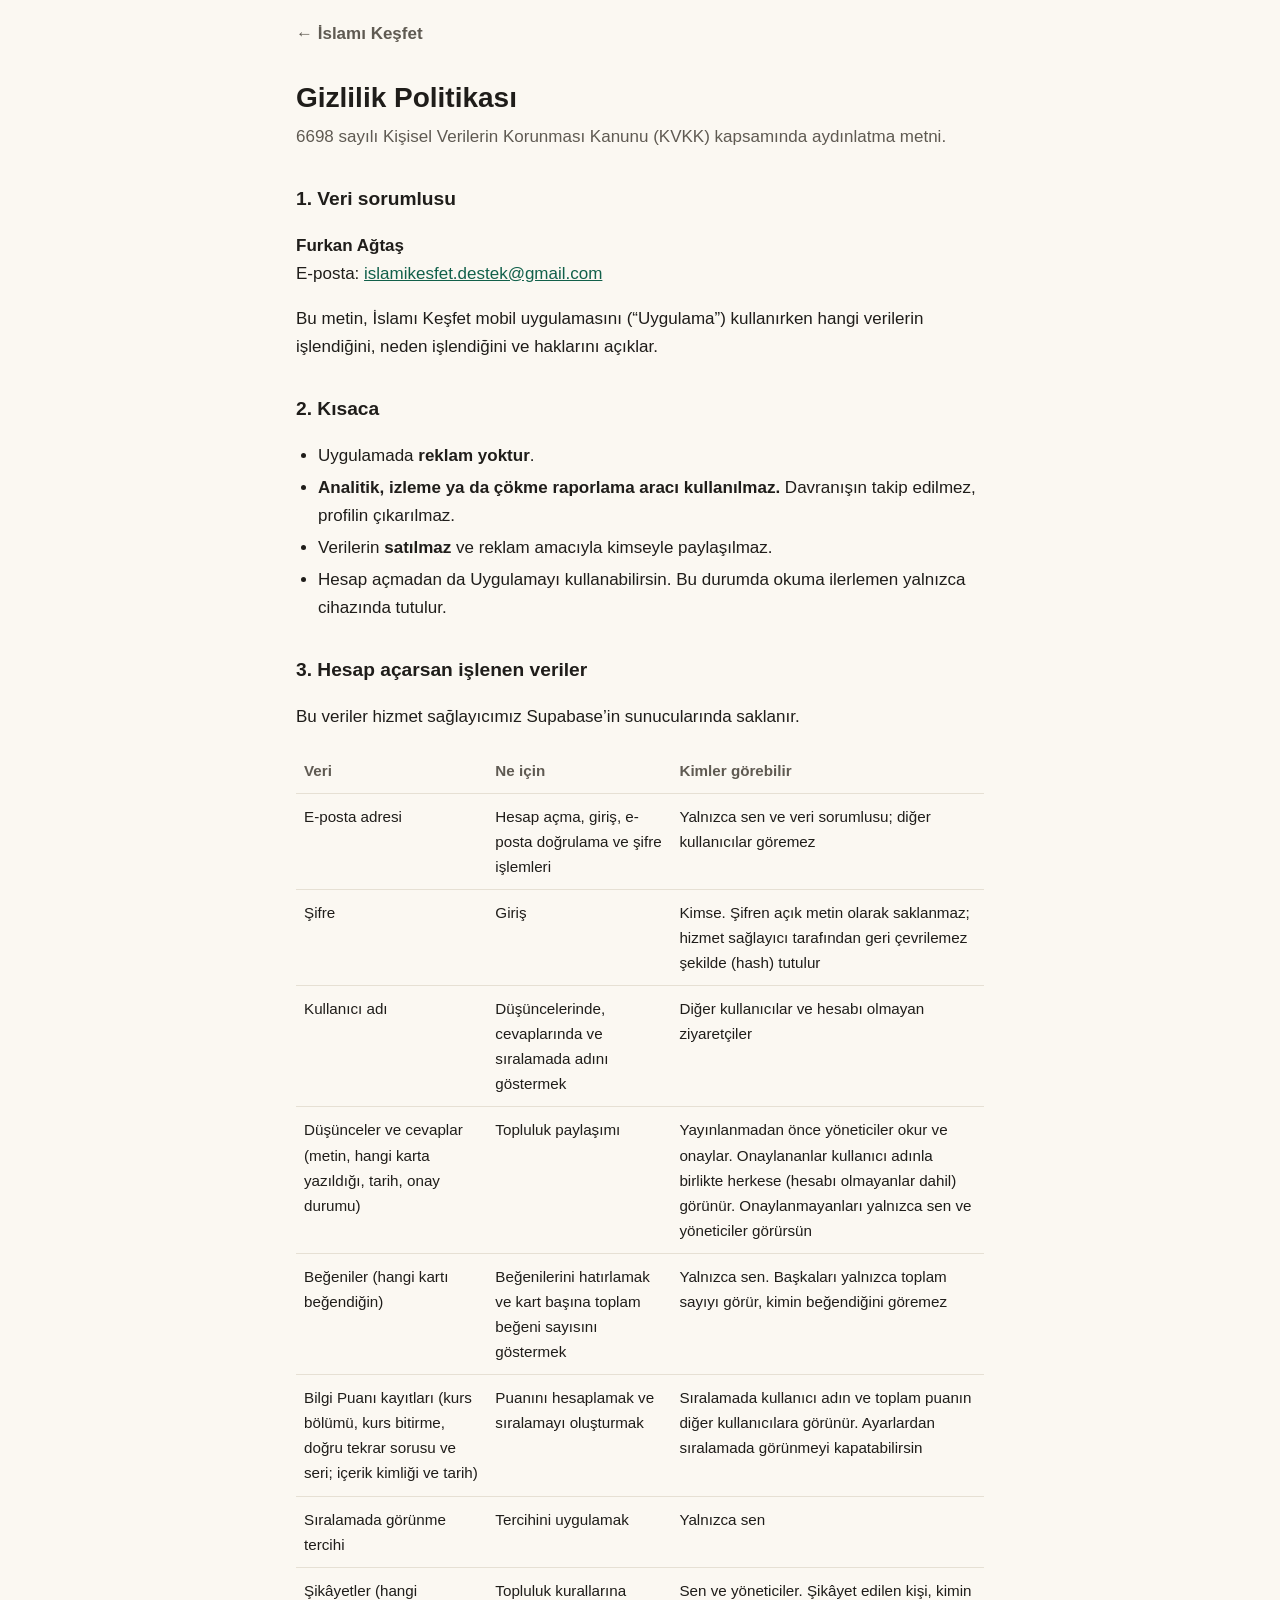
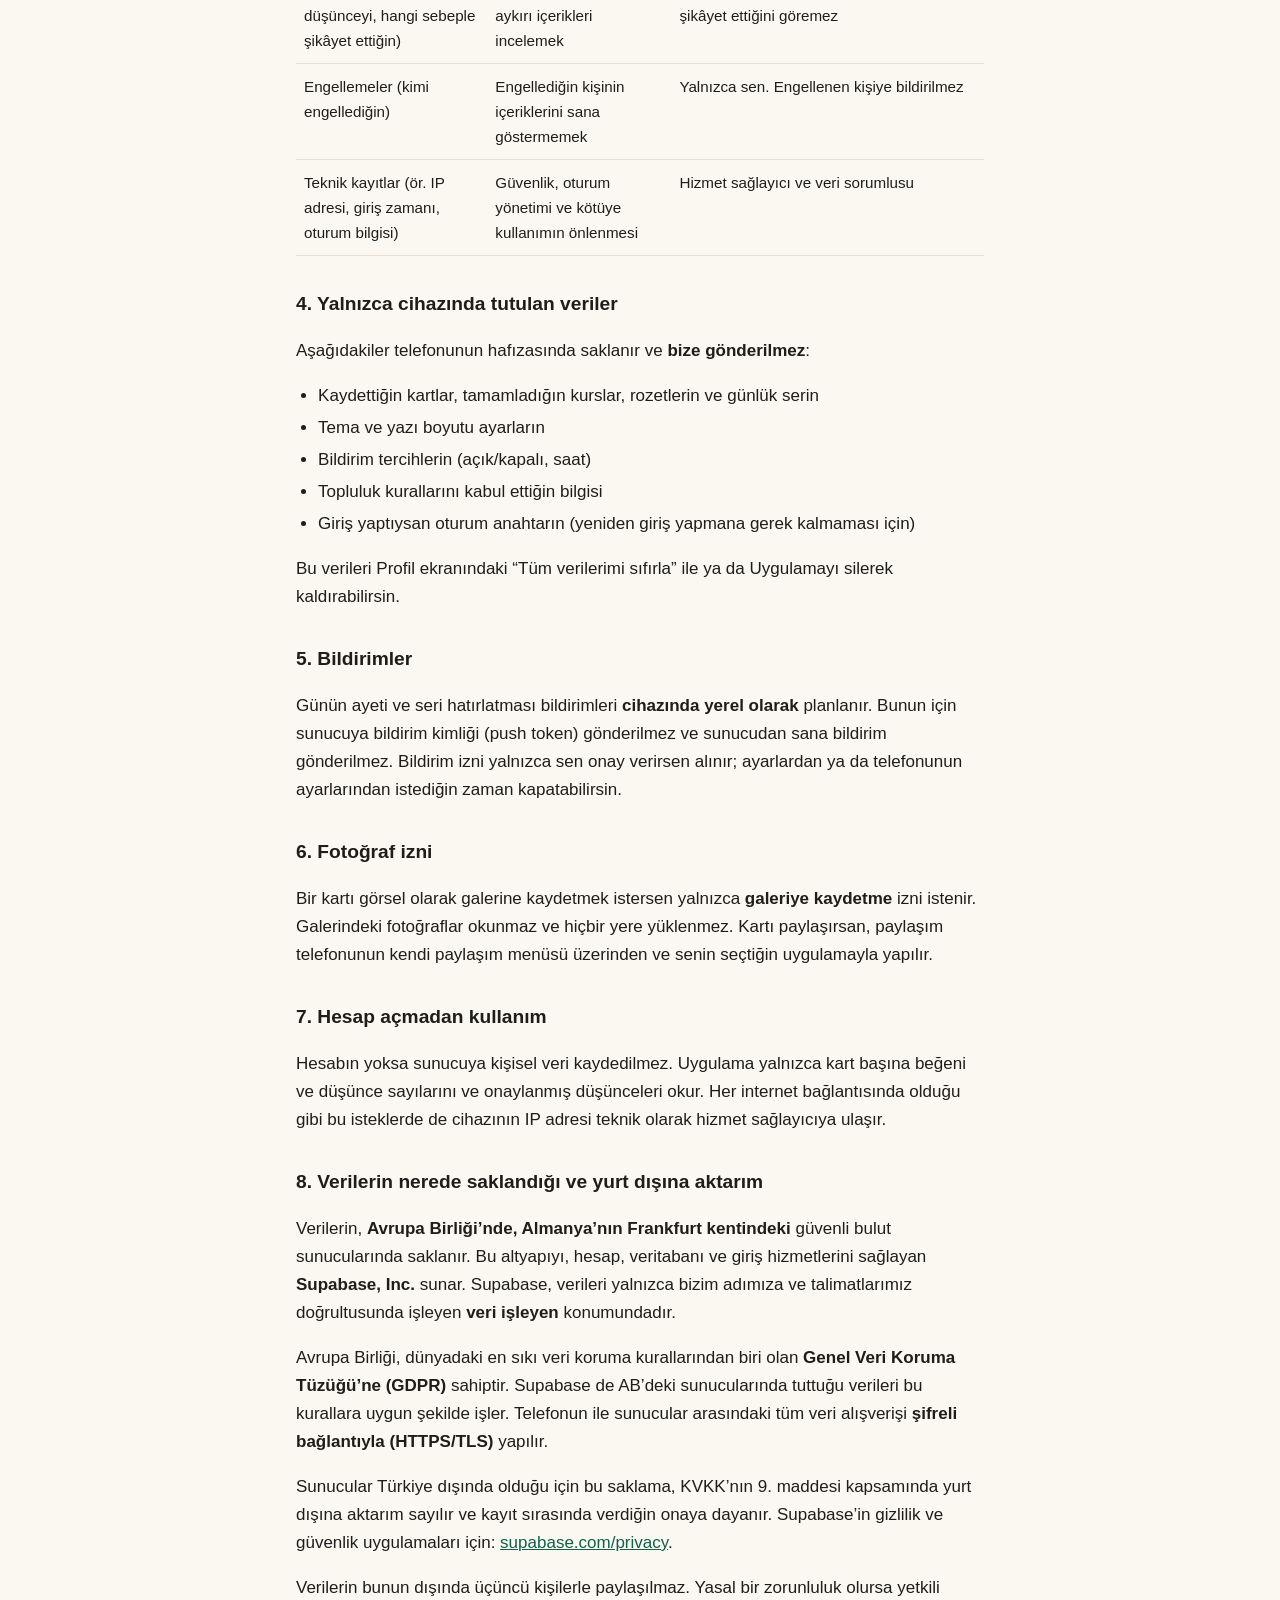
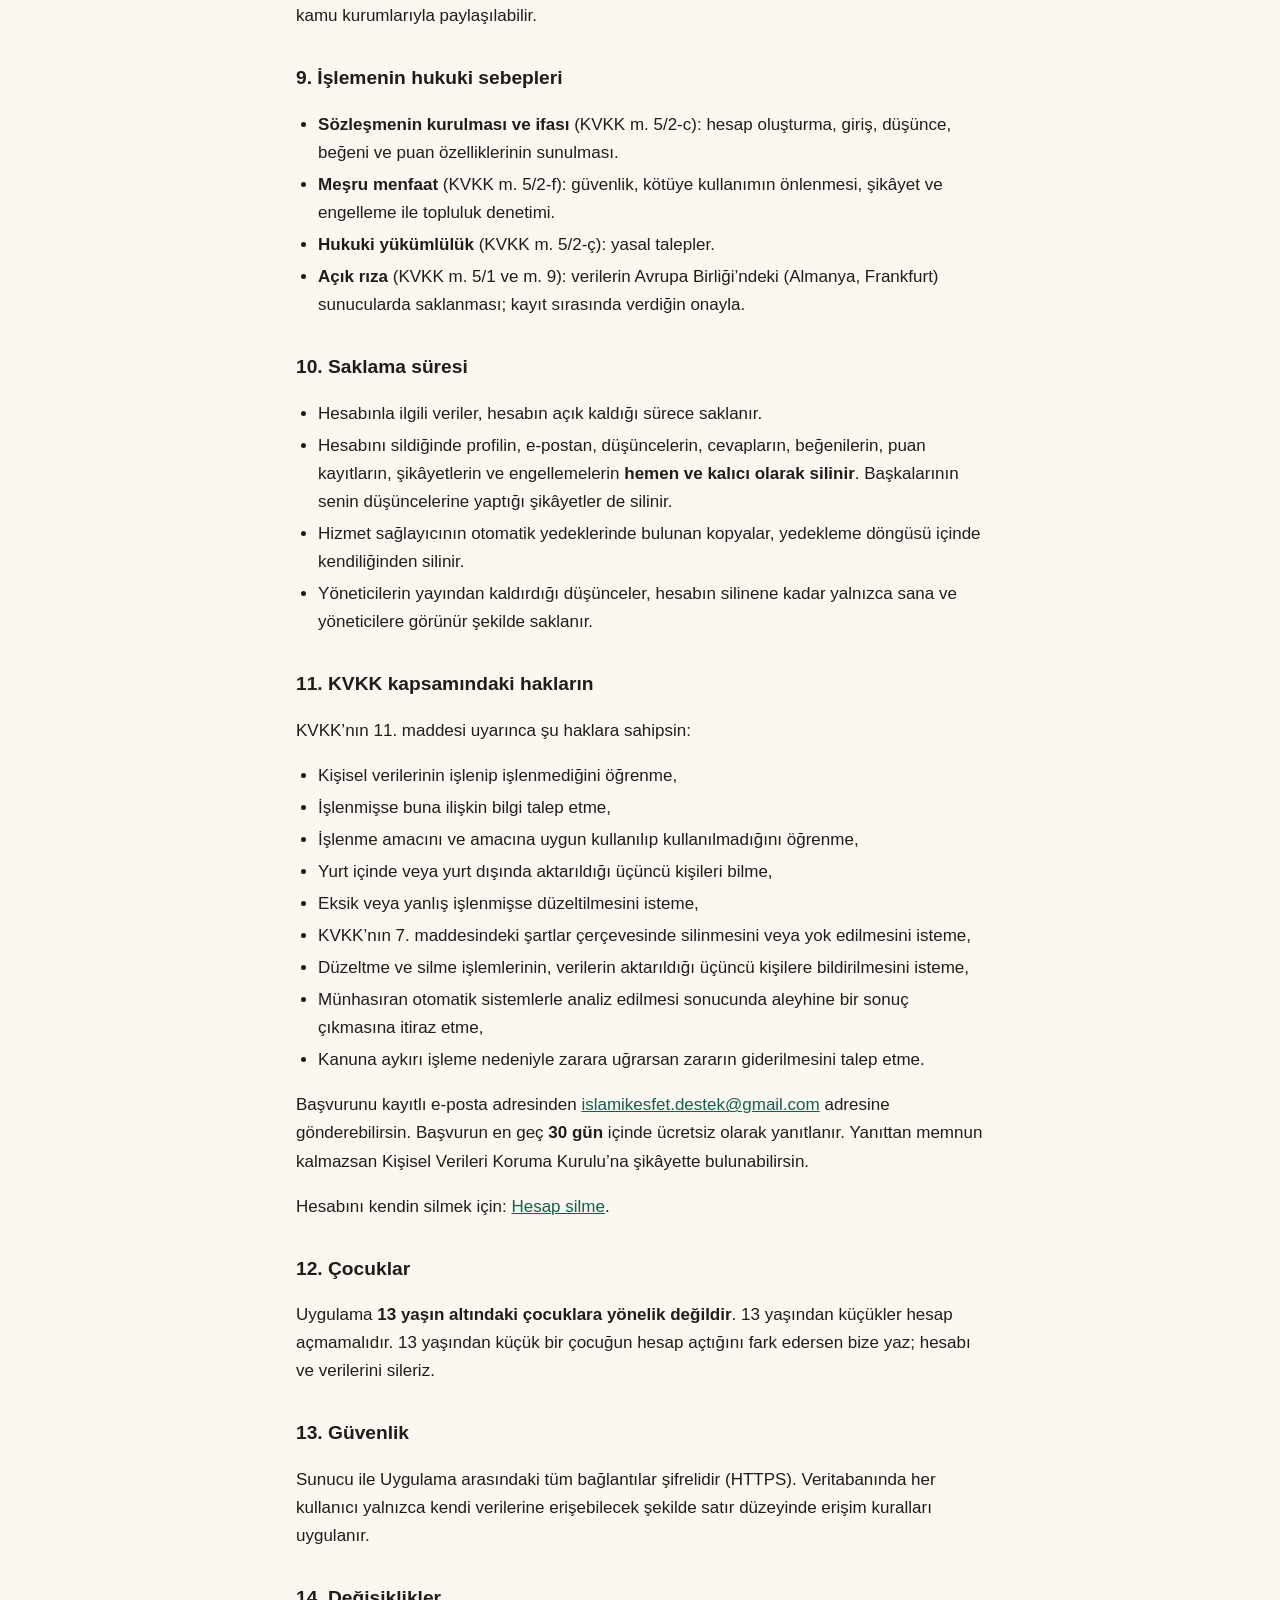
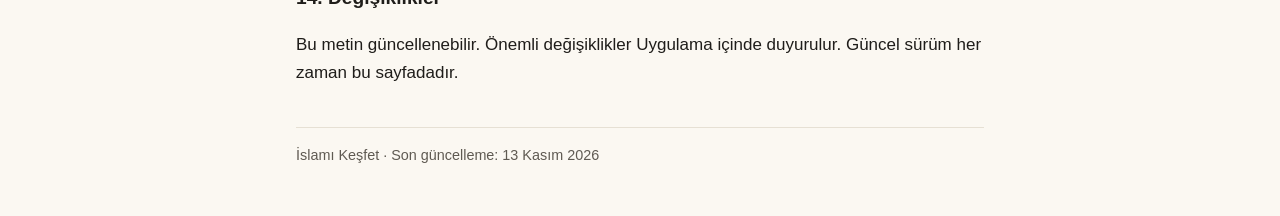
==== commit 900e3833: "Kişisel adı veri sorumlusu dışından kaldır, altbilgilere uygulama adını ekle Co-Authored-By: Claude " ====
--- a/gizlilik.html
+++ b/gizlilik.html
@@ -113,7 +113,7 @@
     <h2>14. Değişiklikler</h2>
     <p>Bu metin güncellenebilir. Önemli değişiklikler Uygulama içinde duyurulur. Güncel sürüm her zaman bu sayfadadır.</p>
 
-    <footer>Son güncelleme: 13 Kasım 2026</footer>
+    <footer>İslamı Keşfet · Son güncelleme: 13 Kasım 2026</footer>
   </main>
 </body>
 </html>
--- a/style.css
+++ b/style.css
@@ -33,3 +33,14 @@
 th { color: var(--muted); font-weight: 600; }
 .table-wrap { overflow-x: auto; }
 footer { margin-top: 40px; padding-top: 16px; border-top: 1px solid var(--border); color: var(--muted); font-size: 0.9rem; }
+.center { text-align: center; padding-top: 12vh; }
+.btn { display: inline-block; background: var(--accent); color: #fff; border: 0; border-radius: 14px; padding: 14px 28px; font: inherit; font-weight: 600; text-decoration: none; cursor: pointer; margin-top: 16px; }
+@media (prefers-color-scheme: dark) { .btn { color: #0d1f18; } }
+.btn:disabled { opacity: .6; }
+.form { max-width: 380px; margin: 0 auto; text-align: left; }
+.form label { display: block; font-weight: 600; margin: 16px 0 6px; }
+.form input { width: 100%; font: inherit; padding: 12px 14px; border-radius: 12px; border: 1px solid var(--border); background: var(--surface); color: var(--text); }
+.form .btn { width: 100%; }
+.msg { min-height: 1.5em; margin-top: 12px; }
+.msg.err { color: #c0392b; }
+@media (prefers-color-scheme: dark) { .msg.err { color: #ff8a7a; } }
